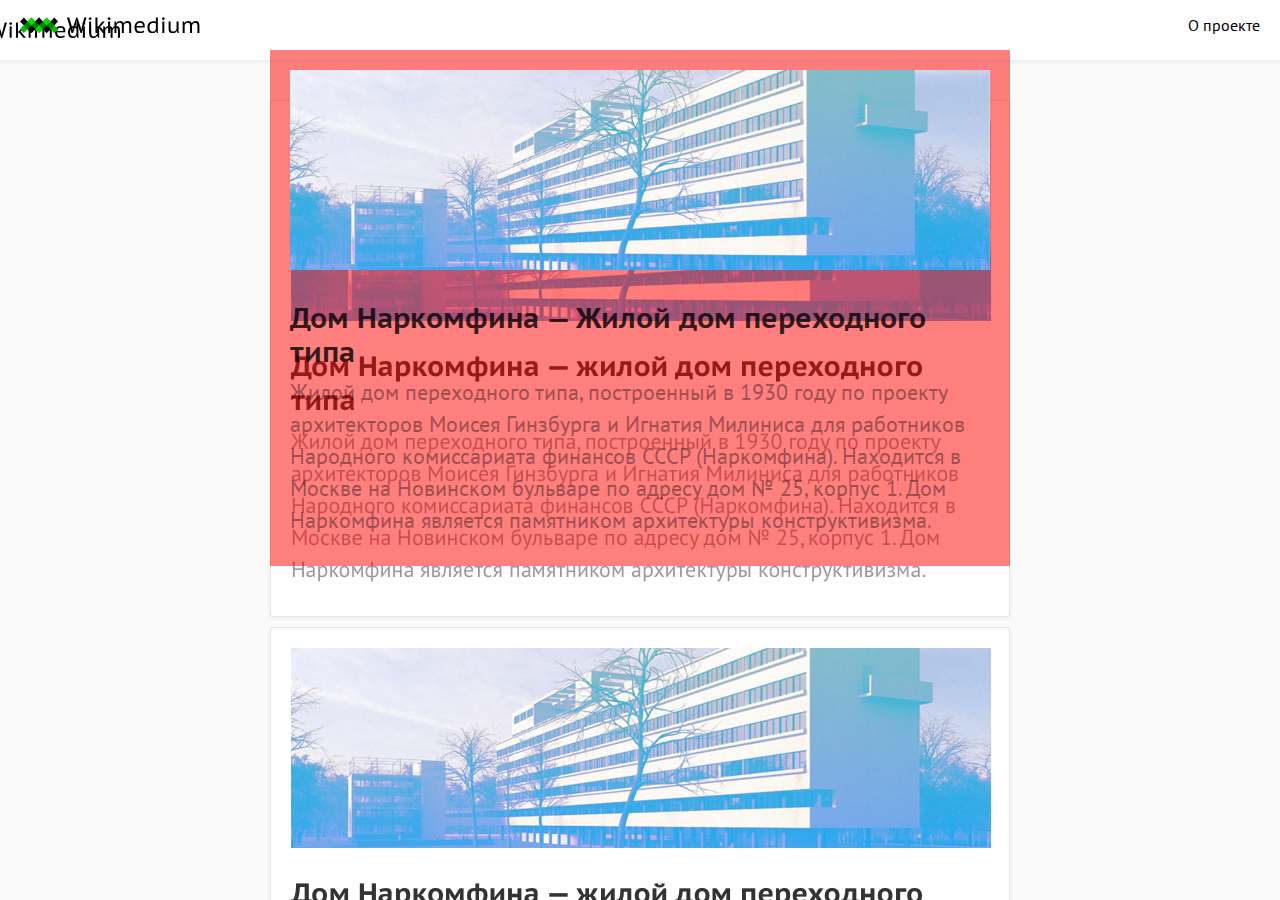
==== danilating/index.html @ 384f49ce "postsFeed created" ====
<!DOCTYPE html>
<html>
  <head>
    <meta charset="utf-8">
    <title>Wikimedium</title>

    <meta name="viewport" content="width=device-width">

    <link rel="stylesheet" href="stylesheets/style.css">

    <style>

      body {
        background-image: url(images/index_mockup.png);
        background-repeat: no-repeat;
        background-position: top center;
      }
    </style>
  </head>

  <body>
    <nav class="menubar">
      <a class="logo" href="#"></a>
      <a href="#">О проекте</a>
    </nav>

    <section class="postsFeed">
      <a href="narkomfin.html">
        <figure></figure>
        <h2>Дом Наркомфина — Жилой дом переходного типа</h2>
        <p>Жилой дом переходного типа, построенный в 1930 году по проекту архитекторов Моисея Гинзбурга и Игнатия Милиниса для работников Народного комиссариата финансов СССР (Наркомфина). Находится в Москве на Новинском бульваре по адресу дом № 25, корпус 1. Дом Наркомфина является памятником архитектуры конструктивизма.</p>
      </a>
    </section>

    <div class="poloska">

    </div>

  </body>
</html>
---- danilating/stylesheets/style.css ----
@import 'reset.css';
@import 'https://fonts.googleapis.com/css?family=PT+Sans+Caption:400,700|PT+Sans:400,400i,700,700i&subset=cyrillic';

@import 'layout.css';
@import 'menubar.css';

/*index*/
@import 'index.css';

/*post*/
@import 'sidebar.css';
@import 'content.css';
@import 'gallery.css';
@import 'responsive.css';
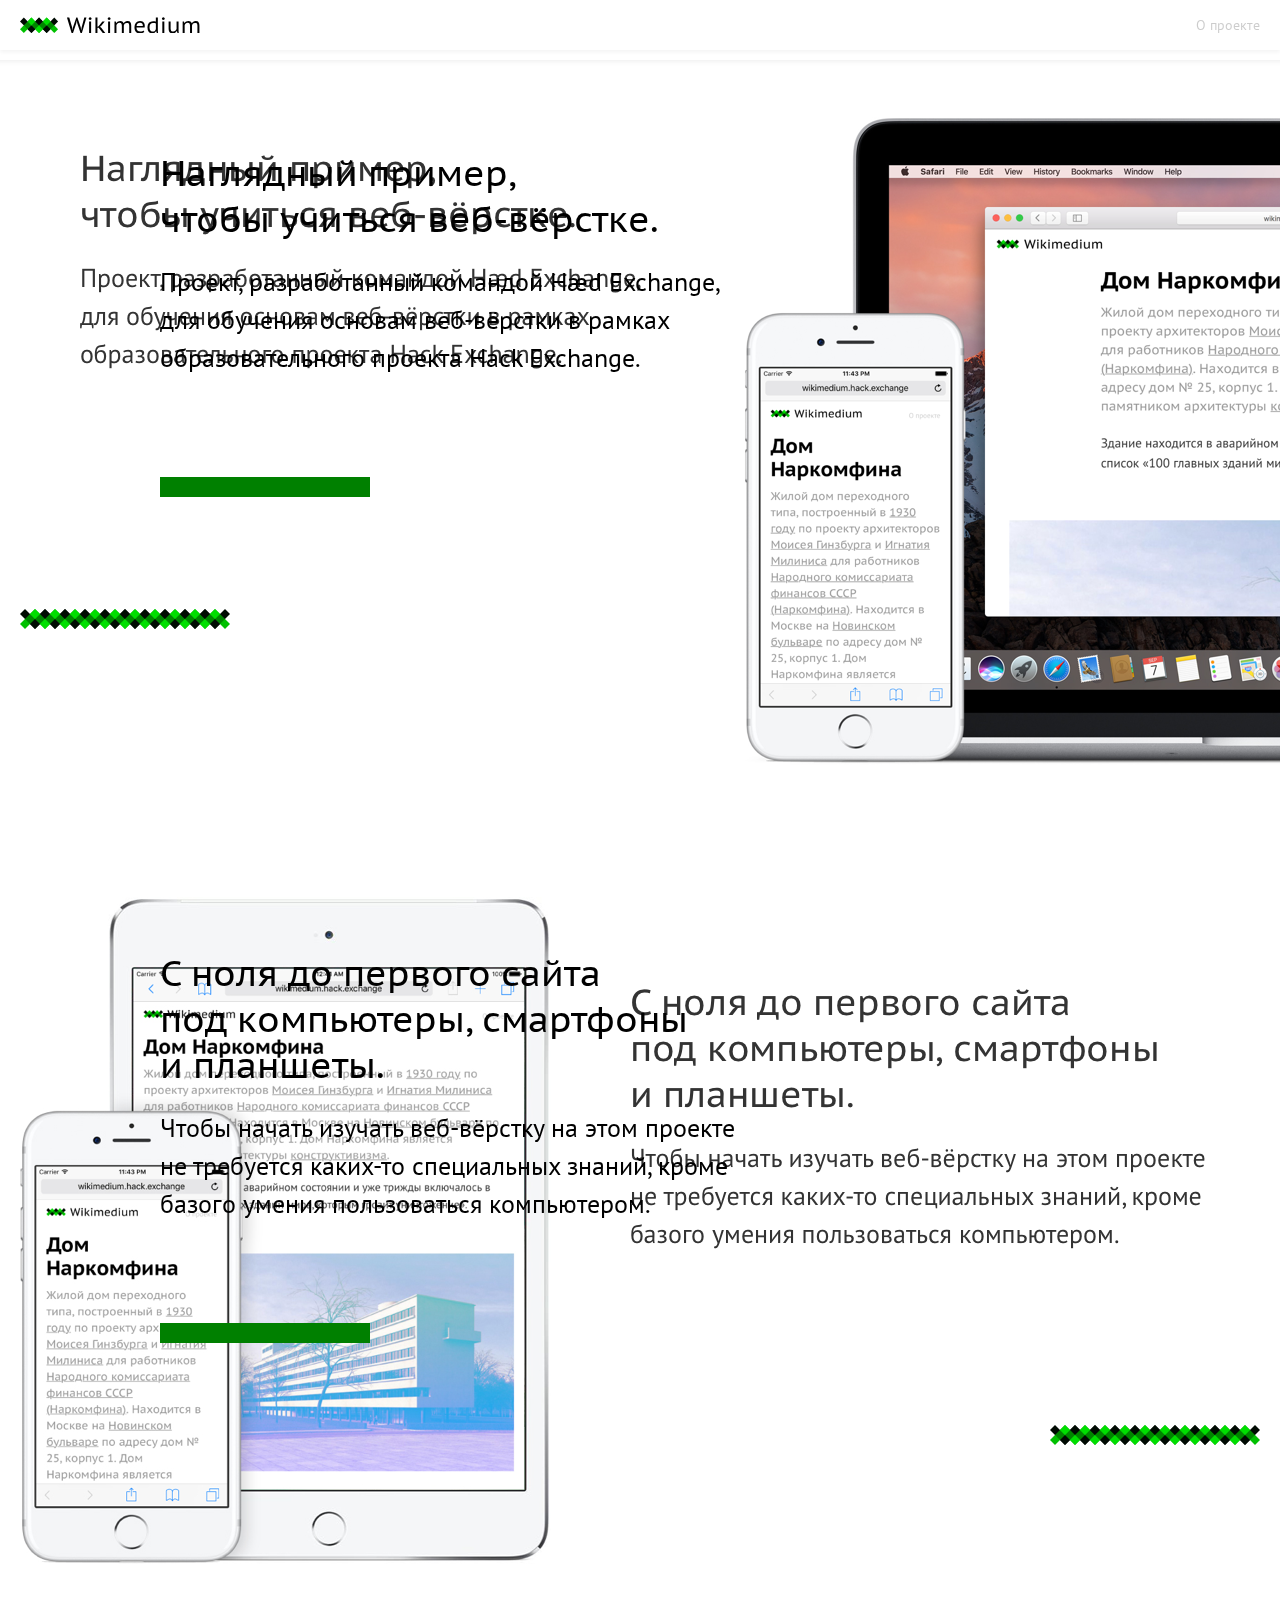
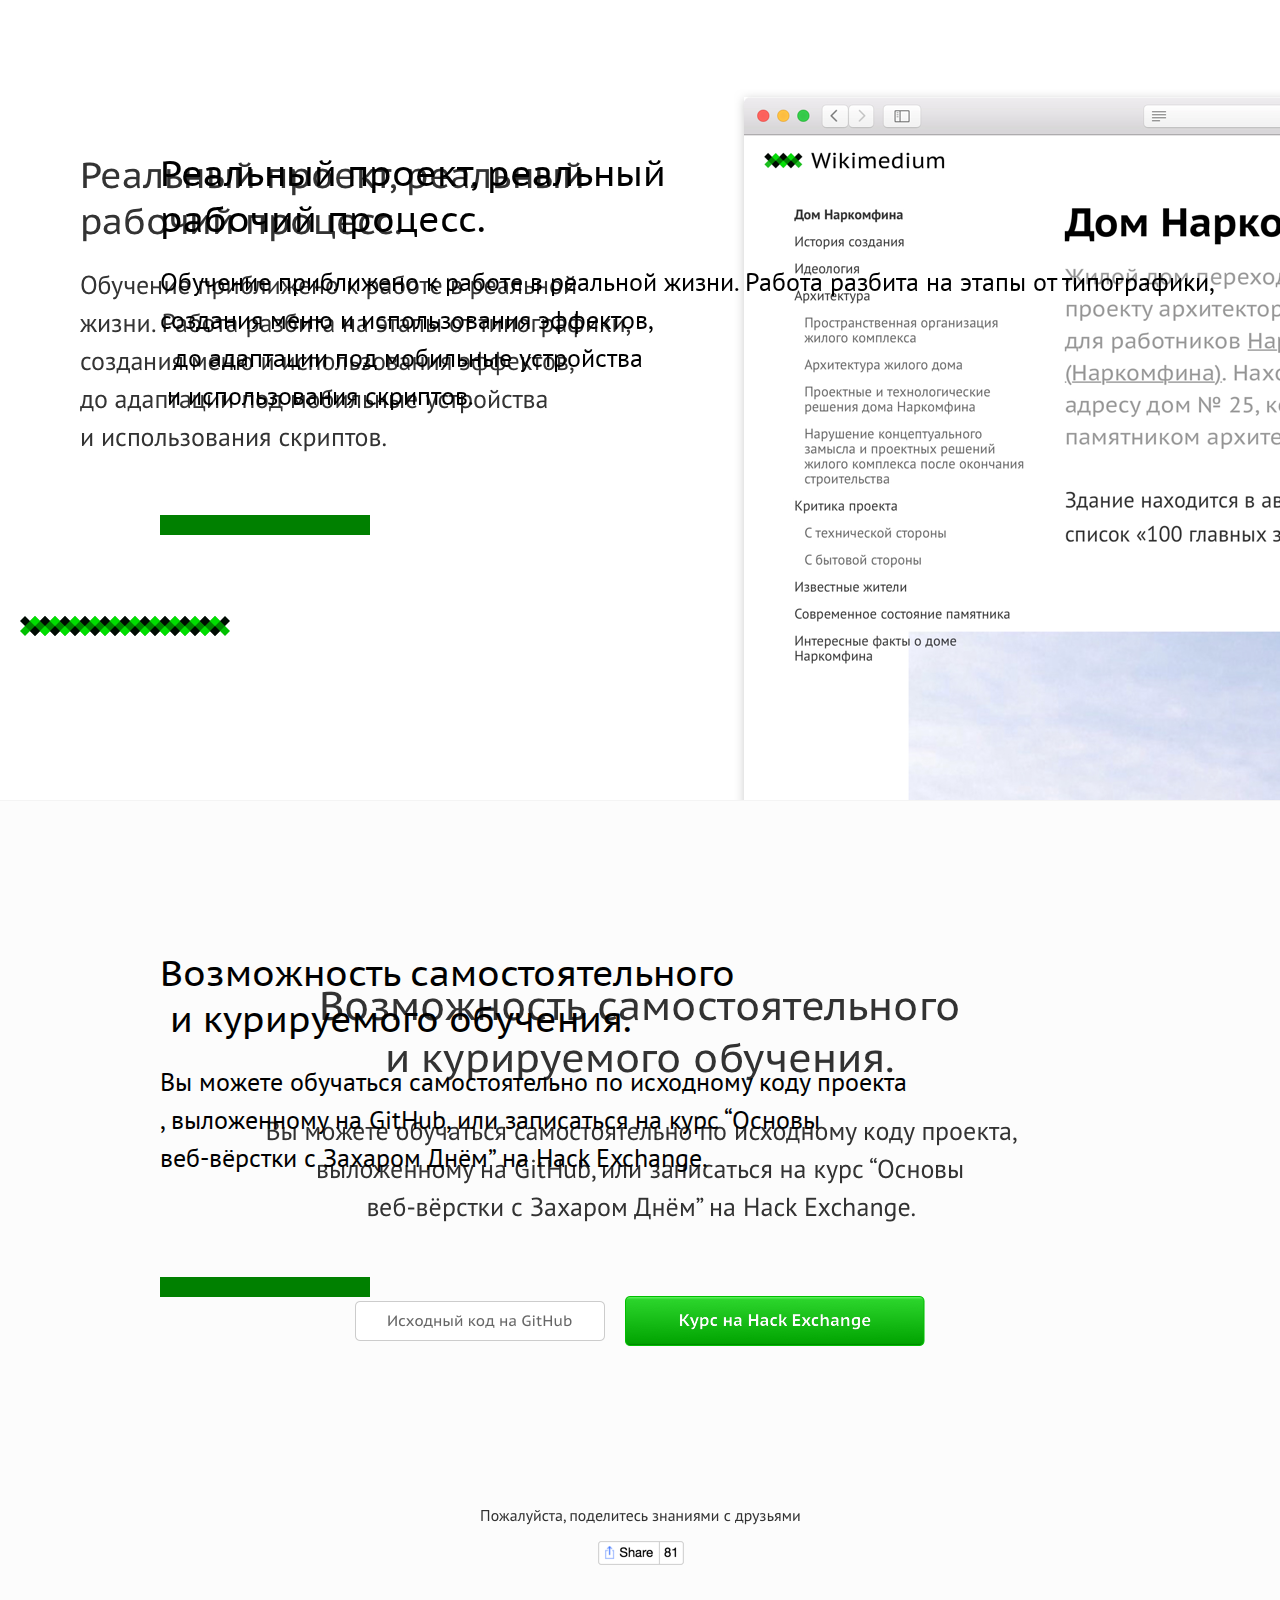
==== commit 1d35ead4: "landing started" ====
--- a/danilating/index.html
+++ b/danilating/index.html
@@ -2,39 +2,117 @@
 <html>
   <head>
     <meta charset="utf-8">
-    <title>Wikimedium</title>
+    <title>Wikimedium — проект для изучения основ веб-вёрстки</title>
+
+    <meta name="description" content="Проект, разработанный командой Hæd Exchange, для обучения основам веб-вёрстки в рамках образовательного проекта Hack Exchange.">
+    <meta name="keywords" content="hack, exchange, html, css, javascripts, hse, design, 2020">
+
+    <meta property="og:type" content="website">
+    <meta property="og:url" content="http://wikimedium.hack.exchange/posts.html">
+    <meta property="og:title" content="Wikimedium">
+    <meta property="og:description" content="Проект, разработанный командой Hæd Exchange, для обучения основам веб-вёрстки в рамках образовательного проекта Hack Exchange.">
+    <meta property="og:image" content="http://wikimedium.hack.exchange/images/share.png">
 
     <meta name="viewport" content="width=device-width">
 
     <link rel="stylesheet" href="stylesheets/style.css">
 
-    <style>
+    <link rel="icon" type="image/x-icon" href="images/favicon.ico" />
+    <link rel="icon" type="image/png" href="images/favicon.png" />
 
+    <script src="javascripts/jquery-3.1.1.js"></script>
+    <script src="javascripts/social-likes.min.js"></script>
+
+    <style media="screen">
       body {
-        background-image: url(images/index_mockup.png);
+        height: 3200px;
+        width: 1440px;
+        margin: 0 auto;
+        background-image: url(images/wikimedium-mockup.png);
         background-repeat: no-repeat;
         background-position: top center;
+        box-shadow: 0 0 10px 0 rgba(0,0,0,.1)
       }
     </style>
+
   </head>
 
-  <body>
+  <body class="landing">
+
     <nav class="menubar">
-      <a class="logo" href="#"></a>
-      <a href="#">О проекте</a>
+      <a class="logo" href="posts.html"></a>
+      <a class="about" href="index.html">О проекте</a>
     </nav>
 
-    <section class="postsFeed">
-      <a href="narkomfin.html">
-        <figure></figure>
-        <h2>Дом Наркомфина — Жилой дом переходного типа</h2>
-        <p>Жилой дом переходного типа, построенный в 1930 году по проекту архитекторов Моисея Гинзбурга и Игнатия Милиниса для работников Народного комиссариата финансов СССР (Наркомфина). Находится в Москве на Новинском бульваре по адресу дом № 25, корпус 1. Дом Наркомфина является памятником архитектуры конструктивизма.</p>
-      </a>
+    <section class="mainSection">
+     <section>
+       <h2>
+         Наглядный пример,<br>
+          чтобы учиться веб-вёрстке.
+      </h2>
+       <p>
+         Проект, разработанный командой Hæd Exchange,<br>
+         для обучения основам веб-вёрстки в рамках <br>
+         образовательного проекта Hack Exchange.
+       </p>
+       <figure></figure>
+     </section>
+
+     <figure></figure>
     </section>
 
-    <div class="poloska">
+   <section class="mainSection">
+     <section>
+       <h2>
+         С ноля до первого сайта <br>
+         под компьютеры, смартфоны <br>
+         и планшеты.
+       </h2>
 
-    </div>
+       <p>
+         Чтобы начать изучать веб-вёрстку на этом проекте <br>
+         не требуется каких-то специальных знаний, кроме <br>
+         базого умения пользоваться компьютером.
+       </p>
+
+       <figure></figure>
+     </section>
+
+     <figure></figure>
+   </section>
+
+    <section class="mainSection">
+     <section>
+       <h2>Реальный проект, реальный <br>
+          рабочий процесс.</h2>
+       <p>Обучение приближено к работе в реальной жизни. Работа разбита на этапы от типографики, <br>
+          создания меню и использования эффектов, <br> +
+          до адаптации под мобильные устройства <br>
+ +и использования скриптов.</p>
+       <figure></figure>
+     </section>
+
+     <figure></figure>
+     </section>
+
+    <section class="mainSection">
+     <section>
+       <h2>Возможность самостоятельного <br>
+ +и  курируемого обучения.</h2>
+       <p>Вы можете обучаться самостоятельно по исходному коду проекта <br>
+         , выложенному на GitHub, или записаться на курс “Основы <br>
+          веб-вёрстки с Захаром Днём” на Hack Exchange. </p>
+       <figure></figure>
+     </section>
+
+     <figure></figure>
+    </section>
+
+
+    </section>
 
   </body>
 </html>
--- a/danilating/stylesheets/style.css
+++ b/danilating/stylesheets/style.css
@@ -1,11 +1,16 @@
 @import 'reset.css';
 @import 'https://fonts.googleapis.com/css?family=PT+Sans+Caption:400,700|PT+Sans:400,400i,700,700i&subset=cyrillic';
+@import 'social-likes_birman.css';
 
 @import 'layout.css';
 @import 'menubar.css';
+@import 'share.css';
 
-/*index*/
-@import 'index.css';
+/*landing*/
+@import 'landing.css';
+
+/*posts*/
+@import 'posts.css';
 
 /*post*/
 @import 'sidebar.css';
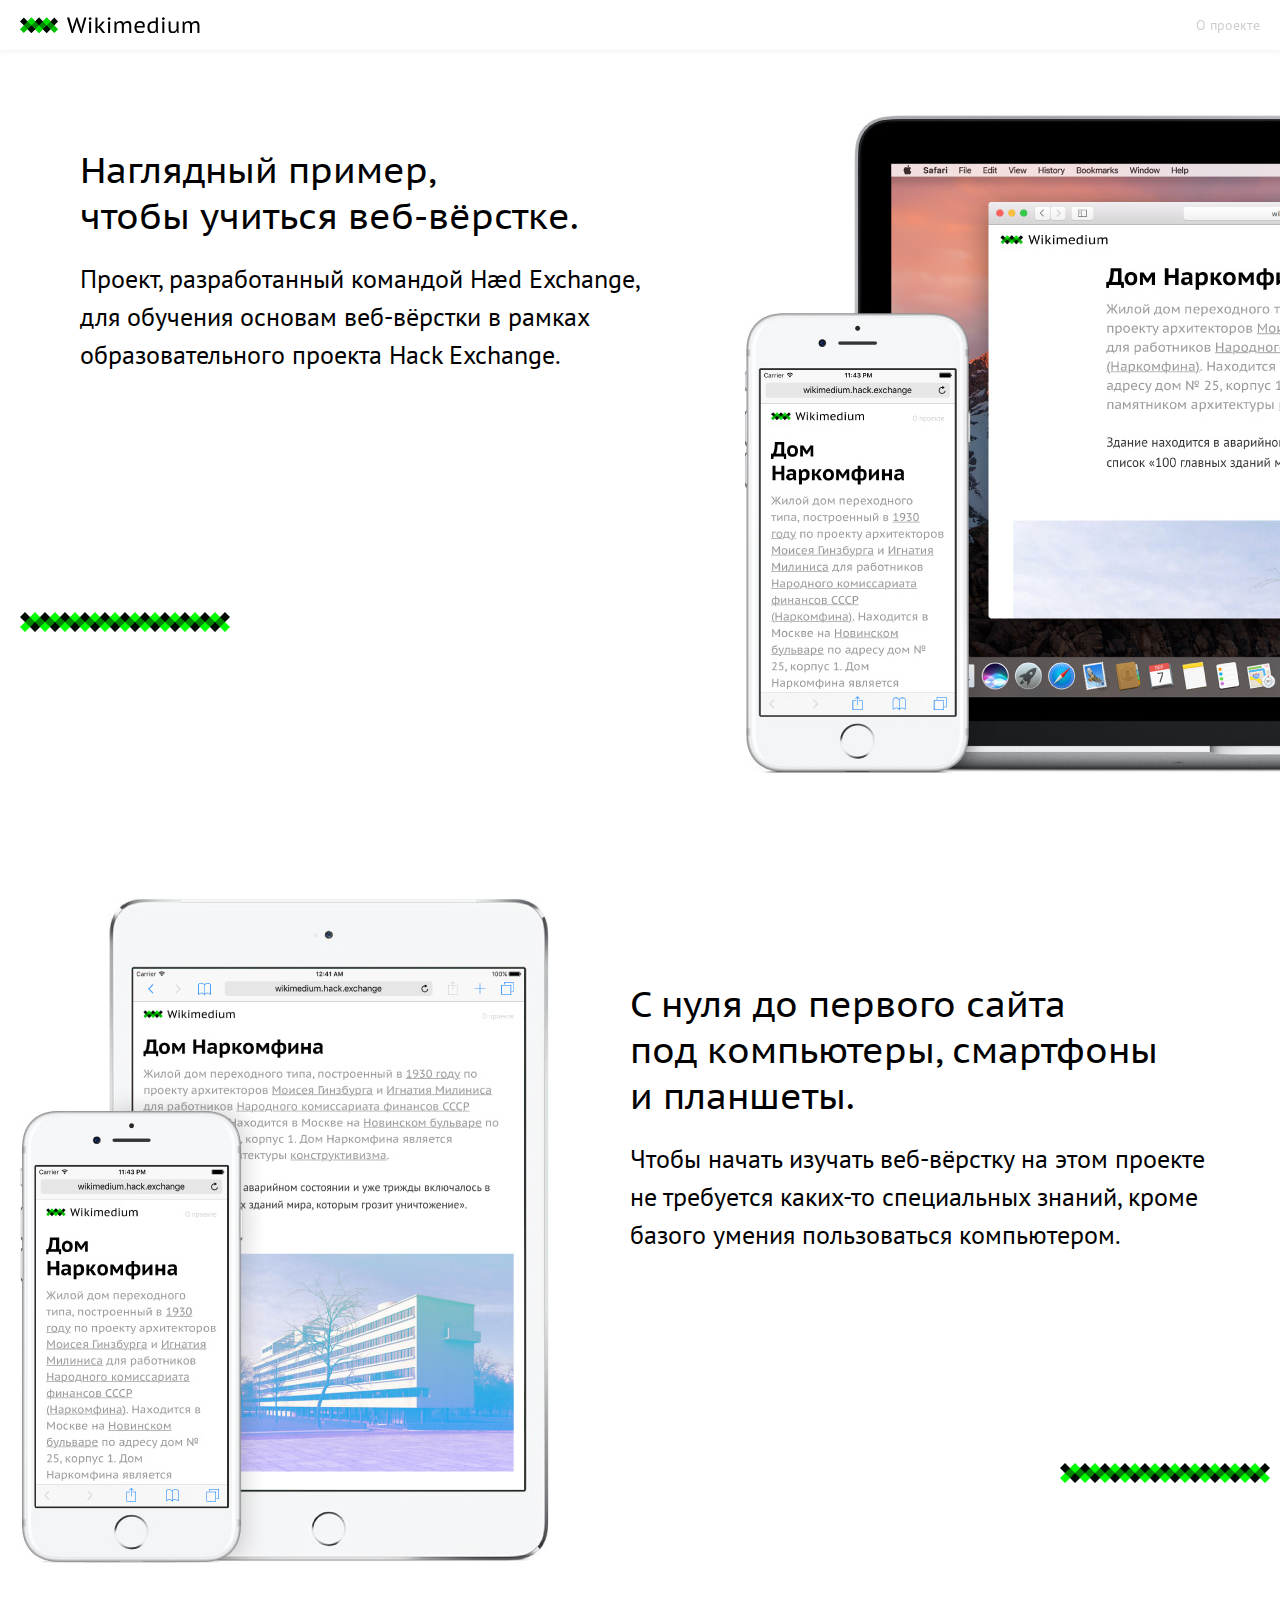
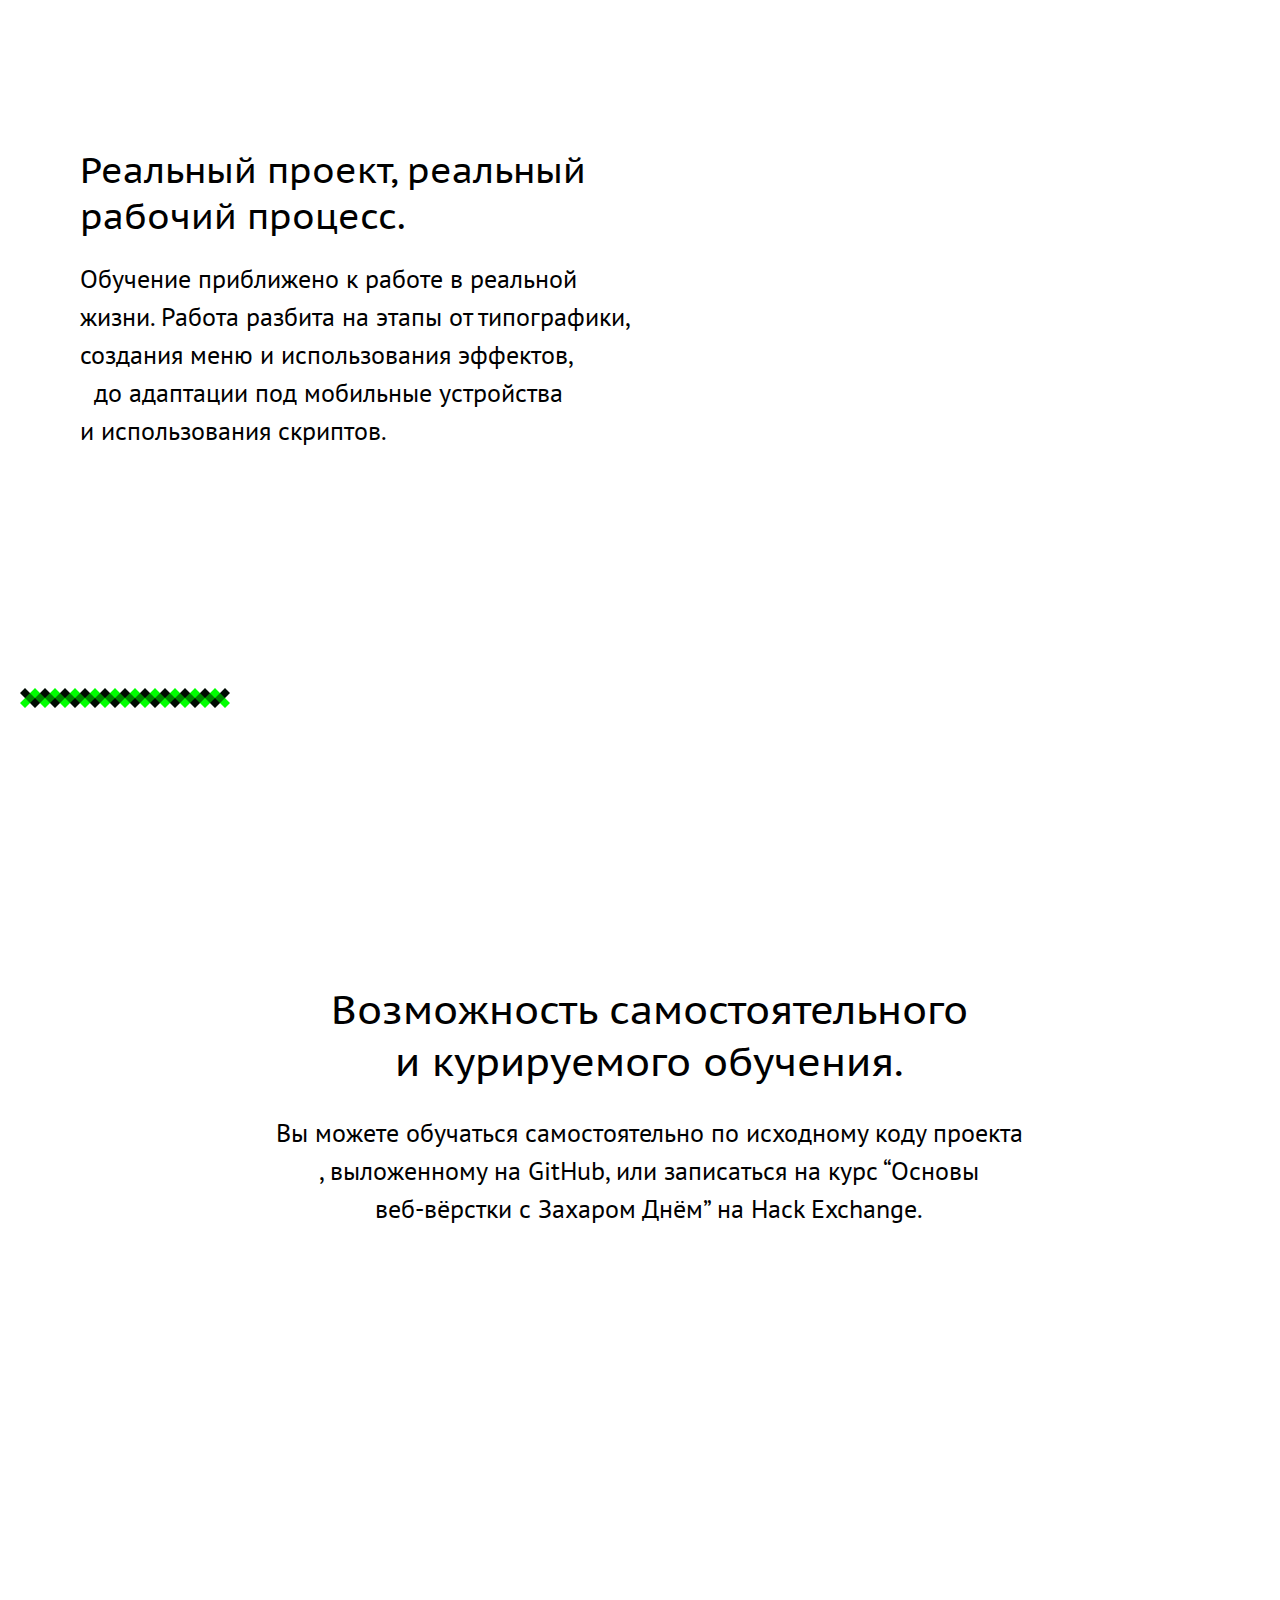
==== commit 97be629b: "landing media screen" ====
--- a/danilating/index.html
+++ b/danilating/index.html
@@ -25,13 +25,13 @@
 
     <style media="screen">
       body {
-        height: 3200px;
-        width: 1440px;
-        margin: 0 auto;
-        background-image: url(images/wikimedium-mockup.png);
+        /*height: 3200px;*/
+        /*width: 1440px;*/
+        /*margin: 0 auto;*/
+        /*background-image: url(images/wikimedium-mockup.png);*/
         background-repeat: no-repeat;
         background-position: top center;
-        box-shadow: 0 0 10px 0 rgba(0,0,0,.1)
+        /*box-shadow: 0 0 10px 0 rgba(0,0,0,.1)*/
       }
     </style>
 
@@ -44,75 +44,76 @@
       <a class="about" href="index.html">О проекте</a>
     </nav>
 
-    <section class="mainSection">
-     <section>
-       <h2>
-         Наглядный пример,<br>
-          чтобы учиться веб-вёрстке.
-      </h2>
-       <p>
-         Проект, разработанный командой Hæd Exchange,<br>
-         для обучения основам веб-вёрстки в рамках <br>
-         образовательного проекта Hack Exchange.
-       </p>
-       <figure></figure>
-     </section>
+    <section class="landingWrapper">
+      <section class="mainSection left">
+        <section>
+          <h2>
+            Наглядный пример,<br>
+            чтобы учиться веб-вёрстке.
+          </h2>
+          <p>
+            Проект, разработанный командой Hæd Exchange,<br>
+            для обучения основам веб-вёрстки в рамках <br>
+            образовательного проекта Hack Exchange.
+          </p>
+          <figure></figure>
+        </section>
 
-     <figure></figure>
-    </section>
+        <figure class="mockup" id="mockup-1"></figure>
+      </section>
 
-   <section class="mainSection">
-     <section>
-       <h2>
-         С ноля до первого сайта <br>
-         под компьютеры, смартфоны <br>
-         и планшеты.
-       </h2>
+      <section class="mainSection right">
+        <section>
+          <h2>
+            С нуля до первого сайта <br>
+            под компьютеры, смартфоны <br>
+            и планшеты.
+          </h2>
 
-       <p>
-         Чтобы начать изучать веб-вёрстку на этом проекте <br>
-         не требуется каких-то специальных знаний, кроме <br>
-         базого умения пользоваться компьютером.
-       </p>
+          <p>
+            Чтобы начать изучать веб-вёрстку на этом проекте <br>
+            не требуется каких-то специальных знаний, кроме <br>
+            базого умения пользоваться компьютером.
+          </p>
 
-       <figure></figure>
-     </section>
+          <figure></figure>
+        </section>
 
-     <figure></figure>
-   </section>
+        <figure class="mockup" id="mockup-2"></figure>
+      </section>
 
-    <section class="mainSection">
-     <section>
-       <h2>Реальный проект, реальный <br>
-          рабочий процесс.</h2>
-       <p>Обучение приближено к работе в реальной жизни. Работа разбита на этапы от типографики, <br>
-          создания меню и использования эффектов, <br> +      <section class="mainSection left">
+        <section>
+          <h2>Реальный проект, реальный <br>
+            рабочий процесс.
+          </h2>
+          <p>
+            Обучение приближено к работе в реальной<br>
+            жизни. Работа разбита на этапы от типографики, <br>
+            создания меню и использования эффектов, <br>  
-          до адаптации под мобильные устройства <br>
- -и использования скриптов.</p>
-       <figure></figure>
-     </section>
+            до адаптации под мобильные устройства <br>
+            и использования скриптов.
+          </p>
+          <figure></figure>
+        </section>
 
-     <figure></figure>
-     </section>
+        <figure class="mockup" id="mockup-3"></figure>
+      </section>
 
-    <section class="mainSection">
-     <section>
-       <h2>Возможность самостоятельного <br>
- -и  курируемого обучения.</h2>
-       <p>Вы можете обучаться самостоятельно по исходному коду проекта <br>
-         , выложенному на GitHub, или записаться на курс “Основы <br>
-          веб-вёрстки с Захаром Днём” на Hack Exchange. </p>
-       <figure></figure>
-     </section>
+      <section class="mainSection center">
+        <section>
+          <h2>Возможность самостоятельного <br>
+            и  курируемого обучения.</h2>
+            <p>Вы можете обучаться самостоятельно по исходному коду проекта <br>
+              , выложенному на GitHub, или записаться на курс “Основы <br>
+              веб-вёрстки с Захаром Днём” на Hack Exchange.
+            </p>
+        </section>
+      </section>
 
-     <figure></figure>
     </section>
 
 
-    </section>
-
   </body>
 </html>
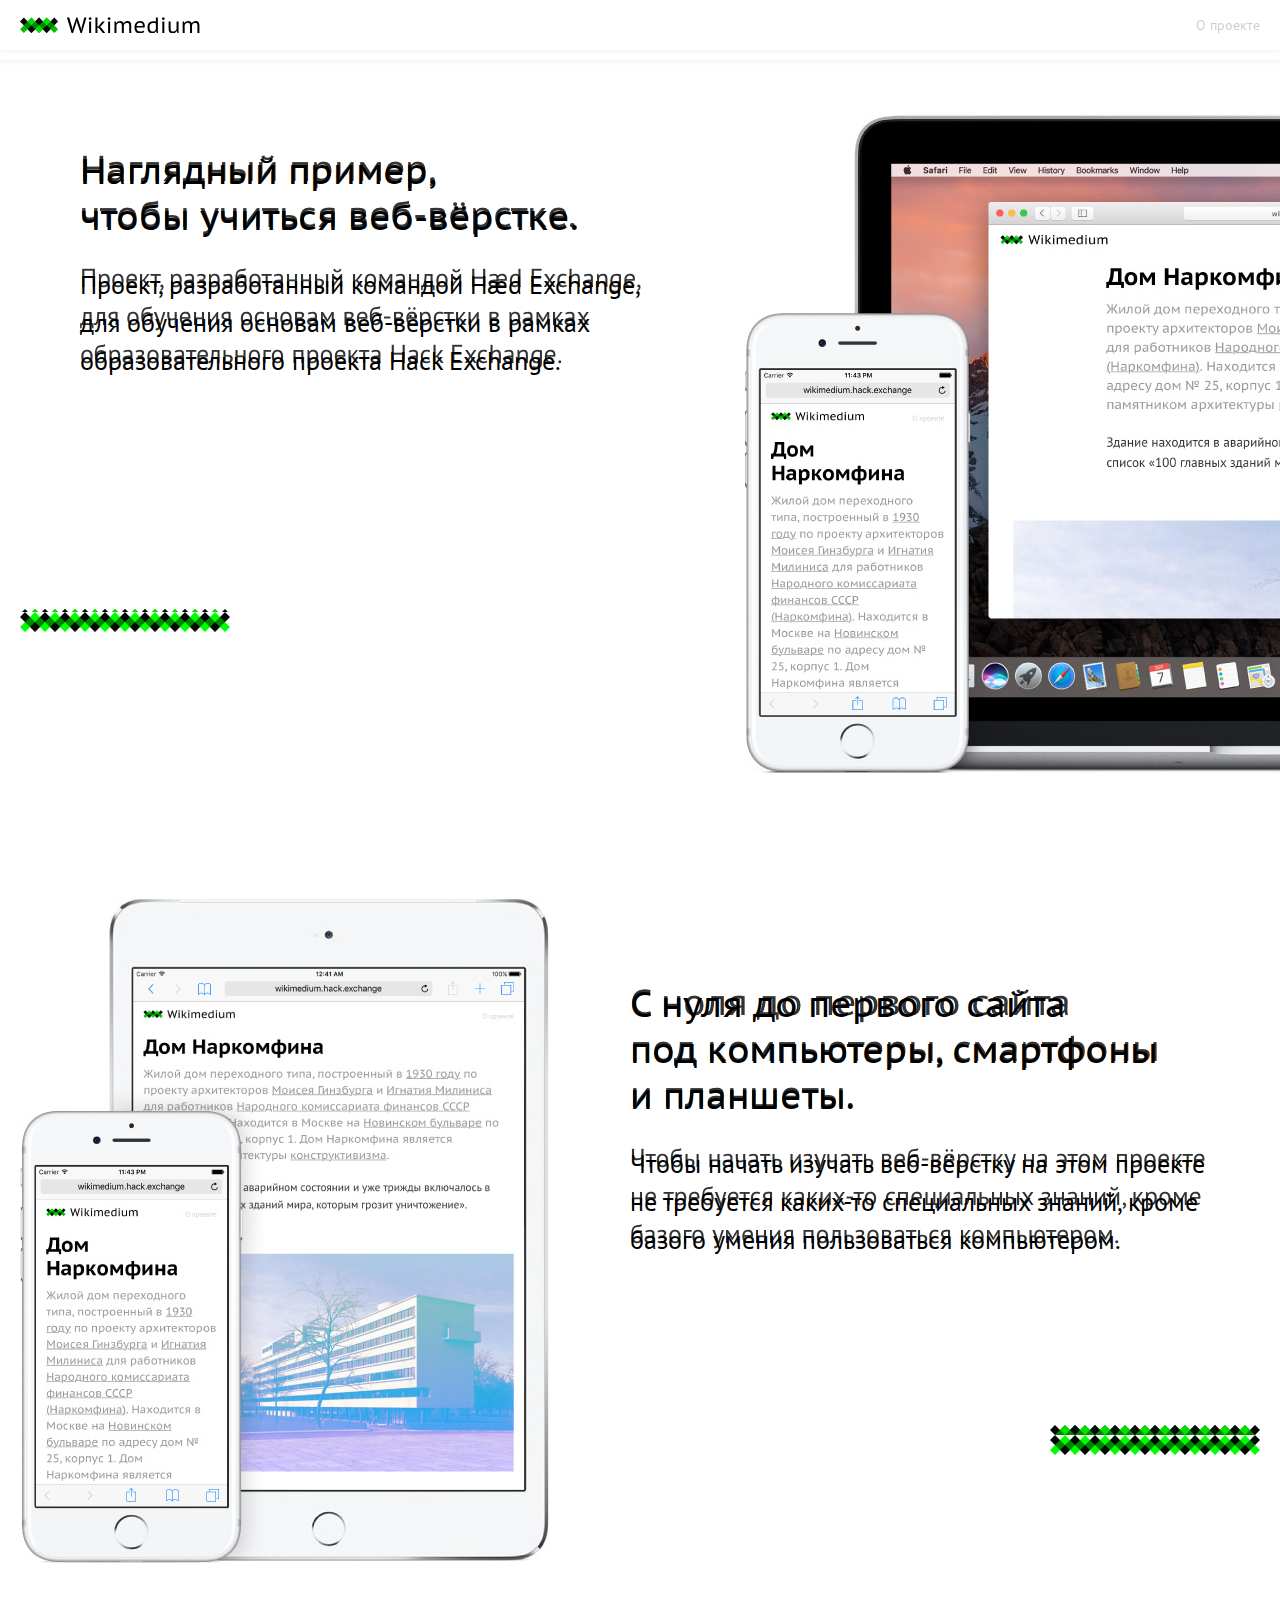
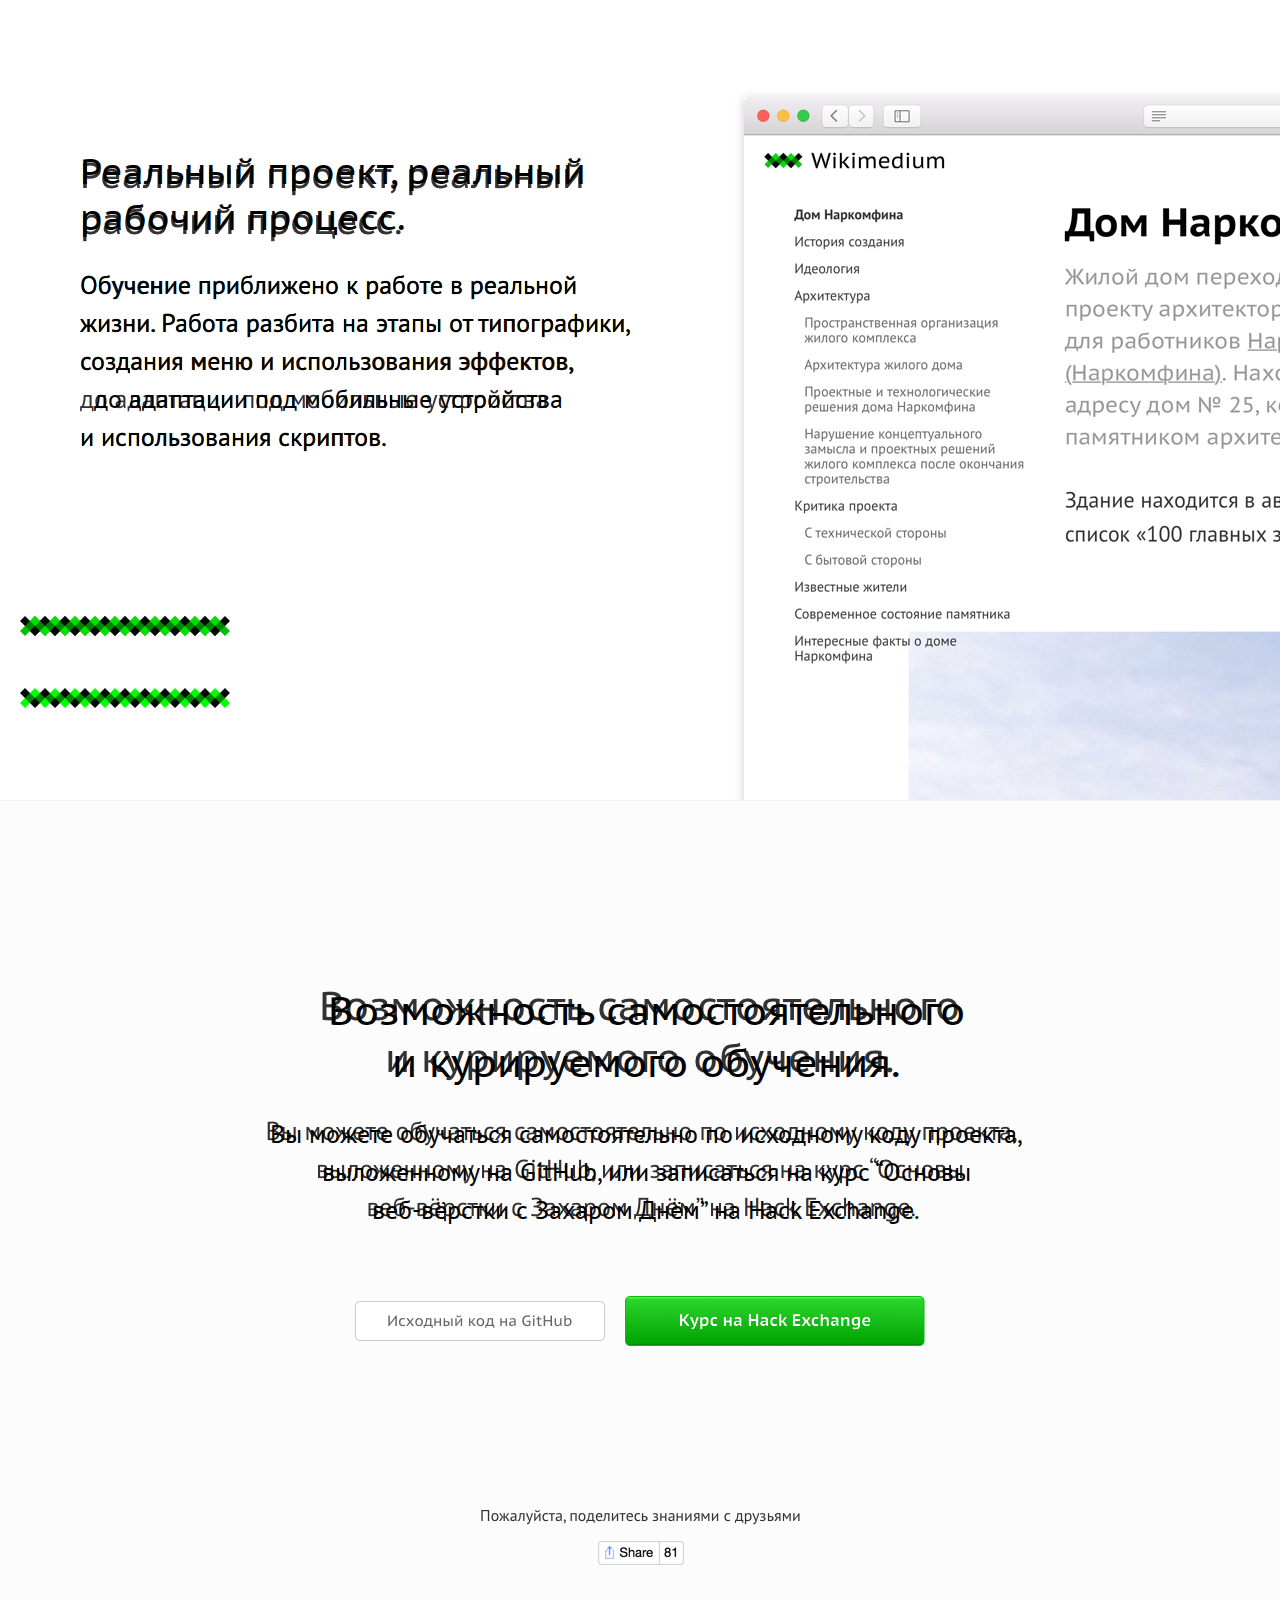
==== commit e13bf10c: "respinsive for 1180" ====
--- a/danilating/index.html
+++ b/danilating/index.html
@@ -24,20 +24,12 @@
     <script src="javascripts/social-likes.min.js"></script>
 
     <style media="screen">
-      body {
-        /*height: 3200px;*/
-        /*width: 1440px;*/
-        /*margin: 0 auto;*/
-        /*background-image: url(images/wikimedium-mockup.png);*/
-        background-repeat: no-repeat;
-        background-position: top center;
-        /*box-shadow: 0 0 10px 0 rgba(0,0,0,.1)*/
-      }
+
     </style>
 
   </head>
 
-  <body class="landing">
+  <body class="landing bg">
 
     <nav class="menubar">
       <a class="logo" href="posts.html"></a>
@@ -104,16 +96,15 @@
       <section class="mainSection center">
         <section>
           <h2>Возможность самостоятельного <br>
-            и  курируемого обучения.</h2>
-            <p>Вы можете обучаться самостоятельно по исходному коду проекта <br>
-              , выложенному на GitHub, или записаться на курс “Основы <br>
-              веб-вёрстки с Захаром Днём” на Hack Exchange.
-            </p>
+           и курируемого обучения.
+          </h2>
+          <p>
+            Вы можете обучаться самостоятельно по исходному коду проекта, <br>
+            выложенному на GitHub, или записаться на курс “Основы <br>
+            веб-вёрстки с Захаром Днём” на Hack Exchange.
+          </p>
         </section>
       </section>
-
     </section>
-
-
   </body>
 </html>
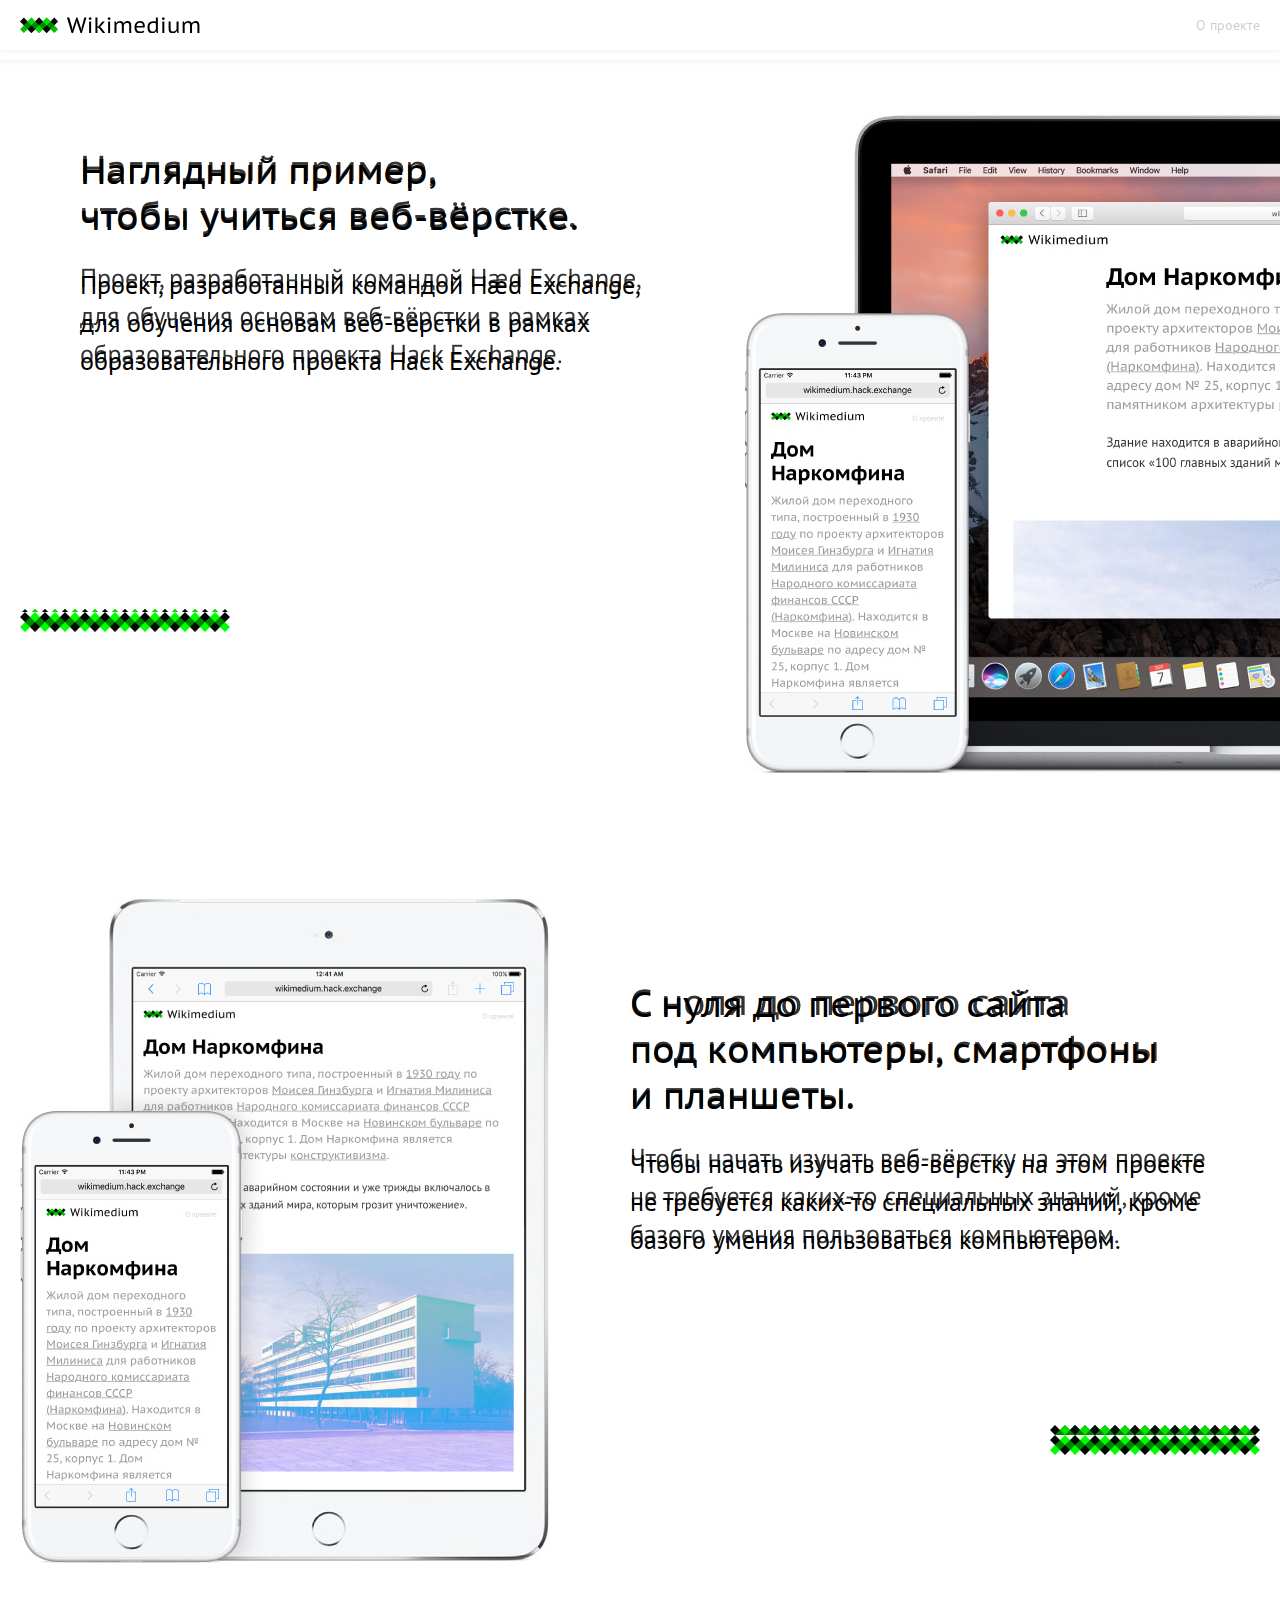
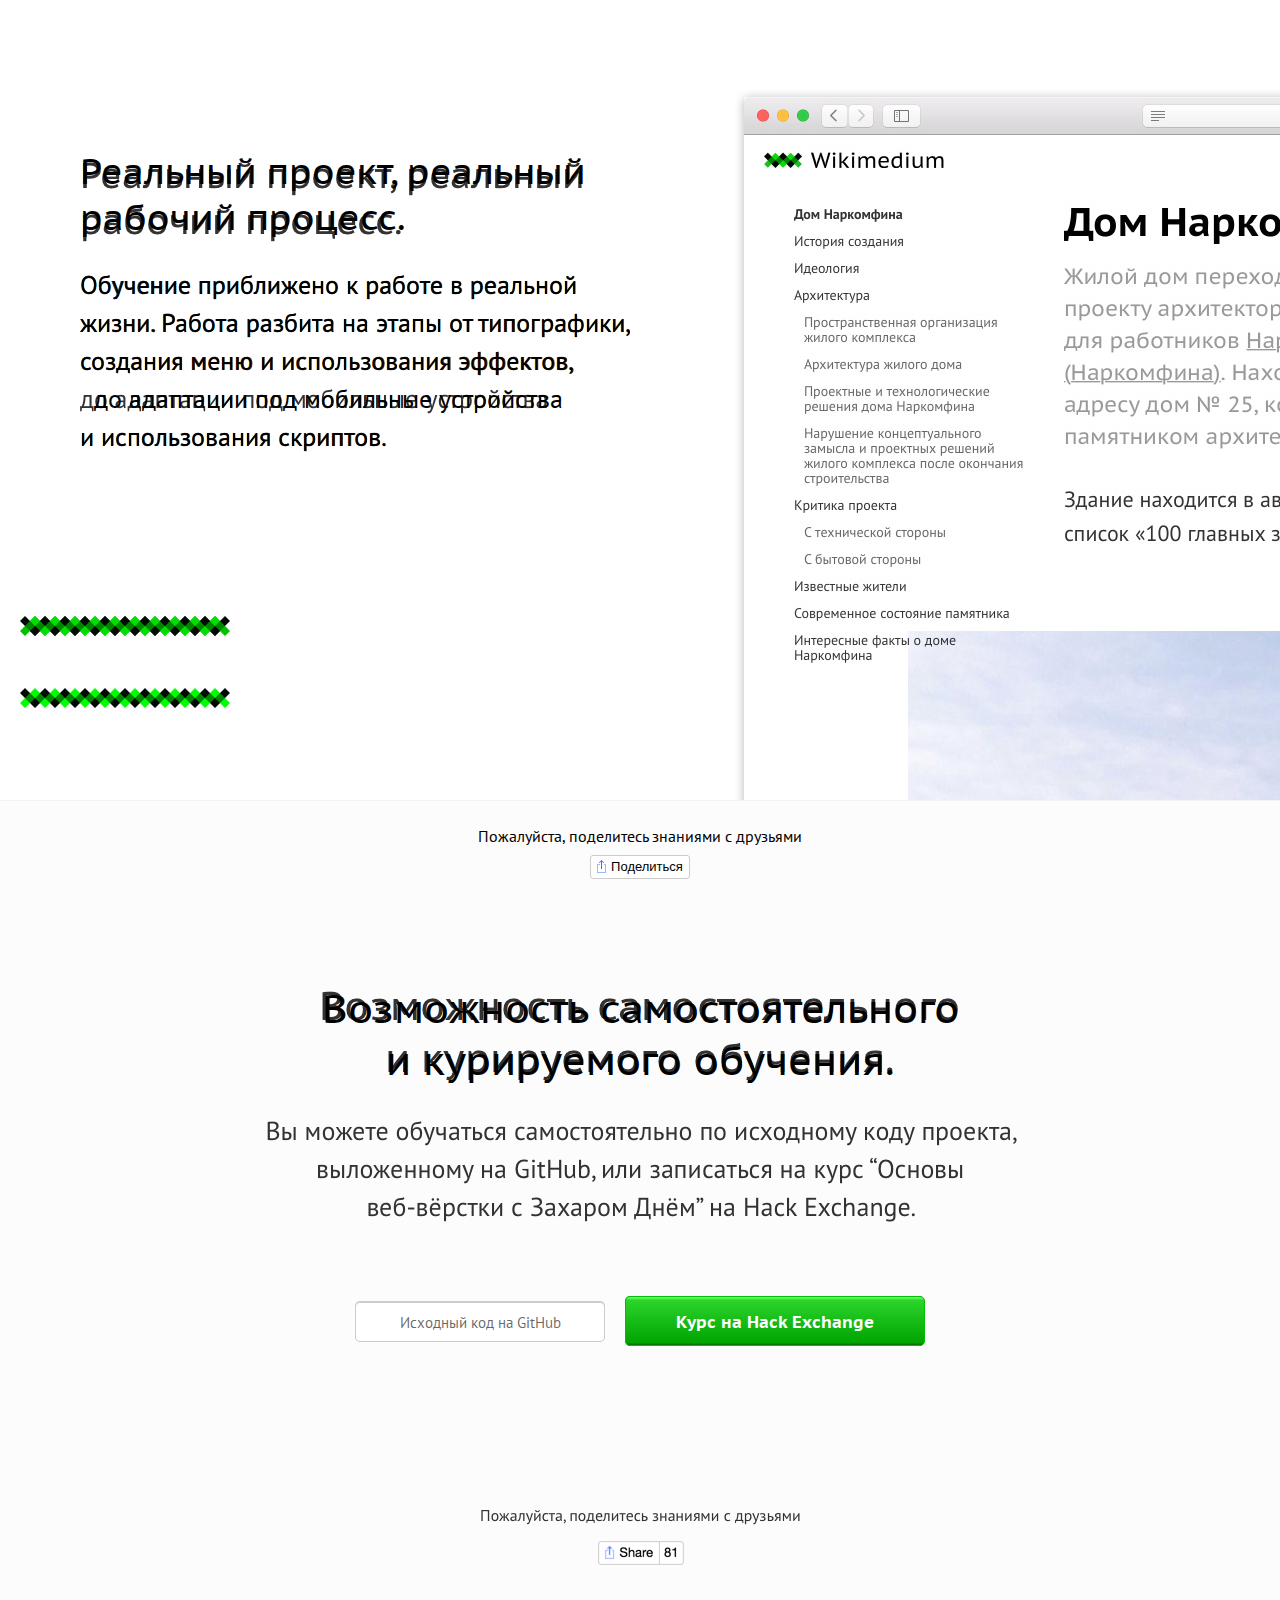
==== commit c482b7b1: "landing footer" ====
--- a/danilating/index.html
+++ b/danilating/index.html
@@ -95,15 +95,30 @@
 
       <section class="mainSection center">
         <section>
+
           <h2>Возможность самостоятельного <br>
            и курируемого обучения.
           </h2>
-          <p>
-            Вы можете обучаться самостоятельно по исходному коду проекта, <br>
-            выложенному на GitHub, или записаться на курс “Основы <br>
-            веб-вёрстки с Захаром Днём” на Hack Exchange.
-          </p>
+
+          <nav>
+            <a class="btn small white" href="http://github.com/ZakharDay/Wikimedium">Исходный код на GitHub</a>
+            <a class="btn large green" href="http://lessons.hack.exchange">Курс на Hack Exchange</a>
+          </nav>
+
+
         </section>
+
+        <footer>
+          <p>Пожалуйста, поделитесь знаниями с друзьями</p>
+
+          <div class="social-likes social-likes_single" data-single-title="Поделиться">
+            <div class="facebook" title="Поделиться ссылкой на Фейсбуке">Facebook</div>
+            <div class="twitter" title="Поделиться ссылкой в Твиттере">Twitter</div>
+            <div class="vkontakte" title="Поделиться ссылкой во Вконтакте">Вконтакте</div>
+            <div class="plusone" title="Поделиться ссылкой в Гугл-плюсе">Google+</div>
+          </div>
+        </footer>
+
       </section>
     </section>
   </body>
--- a/danilating/stylesheets/style.css
+++ b/danilating/stylesheets/style.css
@@ -5,6 +5,7 @@
 @import 'layout.css';
 @import 'menubar.css';
 @import 'share.css';
+@import 'ui.css';
 
 /*landing*/
 @import 'landing.css';
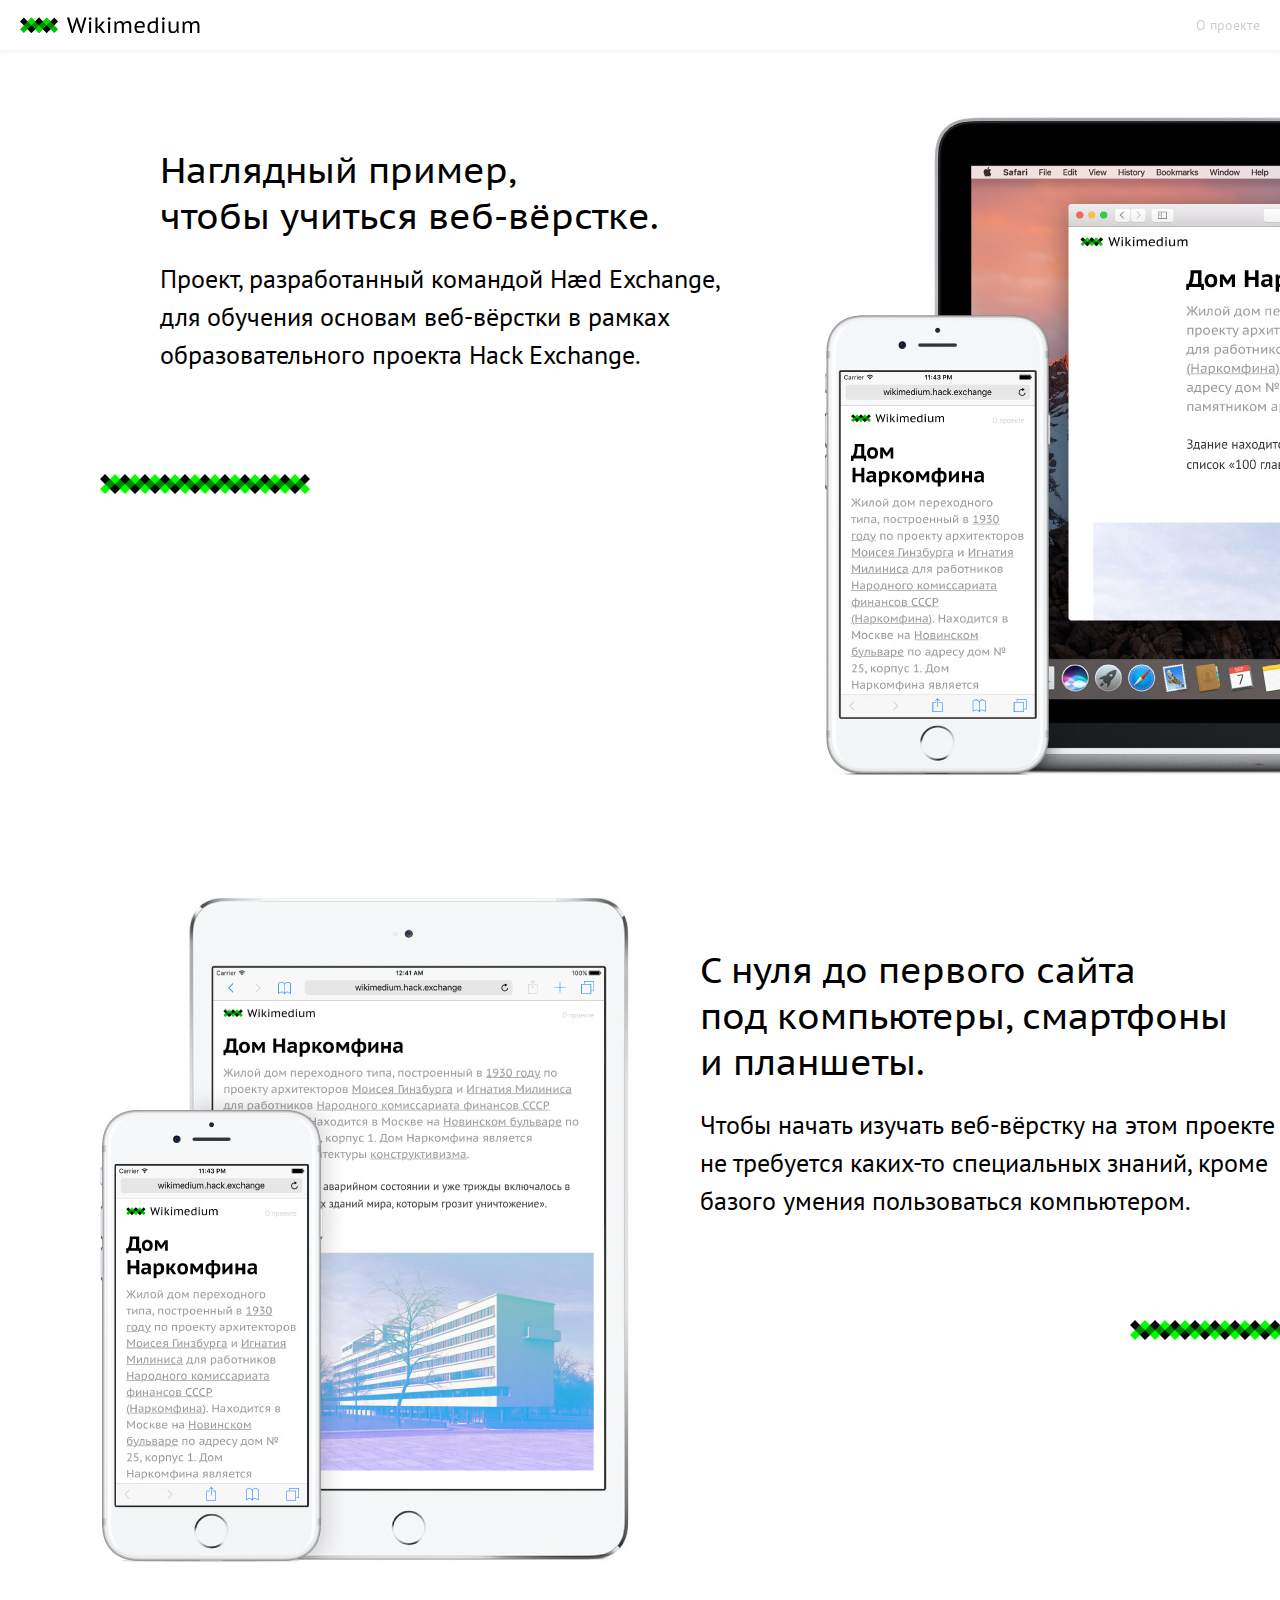
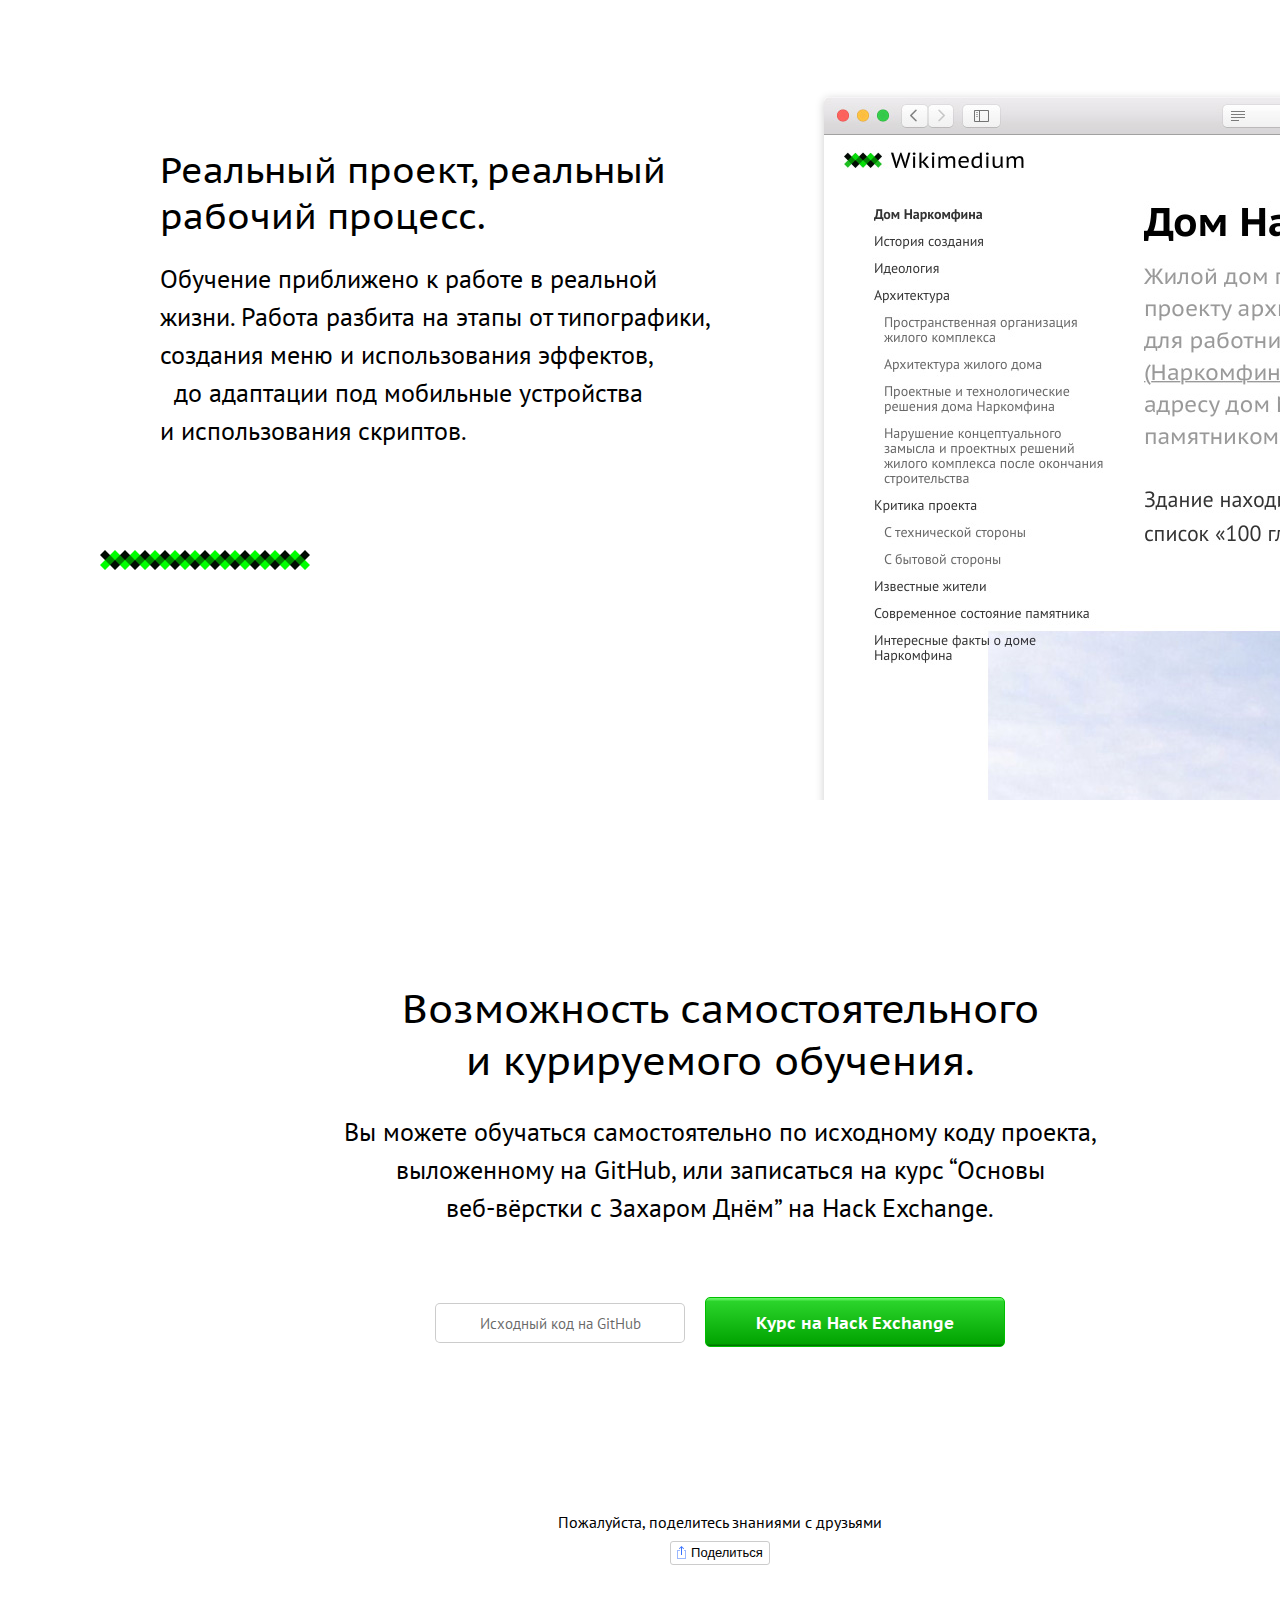
==== commit eb87fc53: "responsive almost finished! added max width 910px for iPad portrait" ====
--- a/danilating/index.html
+++ b/danilating/index.html
@@ -8,7 +8,7 @@
     <meta name="keywords" content="hack, exchange, html, css, javascripts, hse, design, 2020">
 
     <meta property="og:type" content="website">
-    <meta property="og:url" content="http://wikimedium.hack.exchange/posts.html">
+    <meta property="og:url" content="http://wikimedium.hack.exchange/index.html">
     <meta property="og:title" content="Wikimedium">
     <meta property="og:description" content="Проект, разработанный командой Hæd Exchange, для обучения основам веб-вёрстки в рамках образовательного проекта Hack Exchange.">
     <meta property="og:image" content="http://wikimedium.hack.exchange/images/share.png">
@@ -100,6 +100,12 @@
            и курируемого обучения.
           </h2>
 
+          <p>
+            Вы можете обучаться самостоятельно по исходному<br class="compact"> коду проекта, <br class="full">
+            выложенному на GitHub, или записаться<br class="compact"> на курс “Основы <br class="full">
+            веб-вёрстки с Захаром Днём”<br class="compact"> на Hack Exchange.
+          </p>
+
           <nav>
             <a class="btn small white" href="http://github.com/ZakharDay/Wikimedium">Исходный код на GitHub</a>
             <a class="btn large green" href="http://lessons.hack.exchange">Курс на Hack Exchange</a>
@@ -111,15 +117,14 @@
         <footer>
           <p>Пожалуйста, поделитесь знаниями с друзьями</p>
 
-          <div class="social-likes social-likes_single" data-single-title="Поделиться">
+          <div class="social-likes social-likes_single" data-url="http://wikimedium.hack.exchange/index.html" data-single-title="Поделиться">
             <div class="facebook" title="Поделиться ссылкой на Фейсбуке">Facebook</div>
             <div class="twitter" title="Поделиться ссылкой в Твиттере">Twitter</div>
             <div class="vkontakte" title="Поделиться ссылкой во Вконтакте">Вконтакте</div>
             <div class="plusone" title="Поделиться ссылкой в Гугл-плюсе">Google+</div>
           </div>
         </footer>
-
       </section>
     </section>
   </body>
-</html>
+  </html>
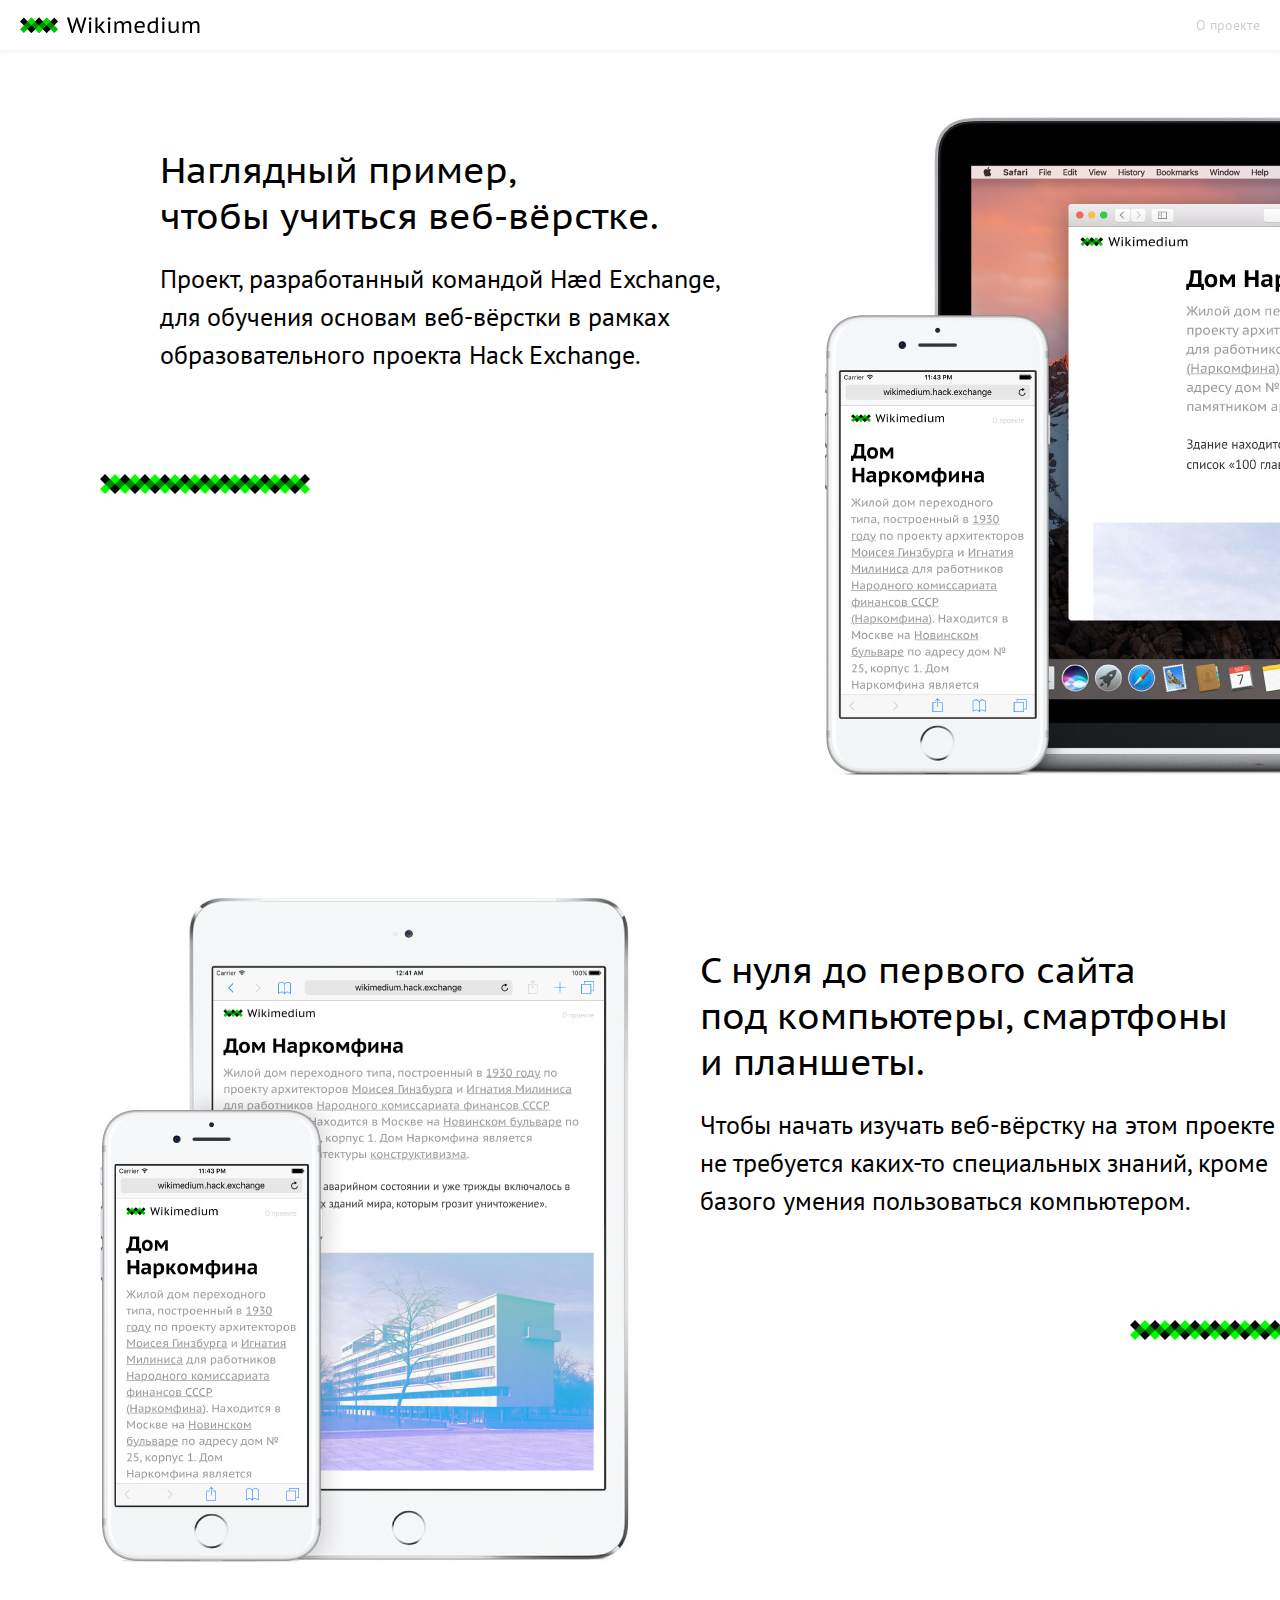
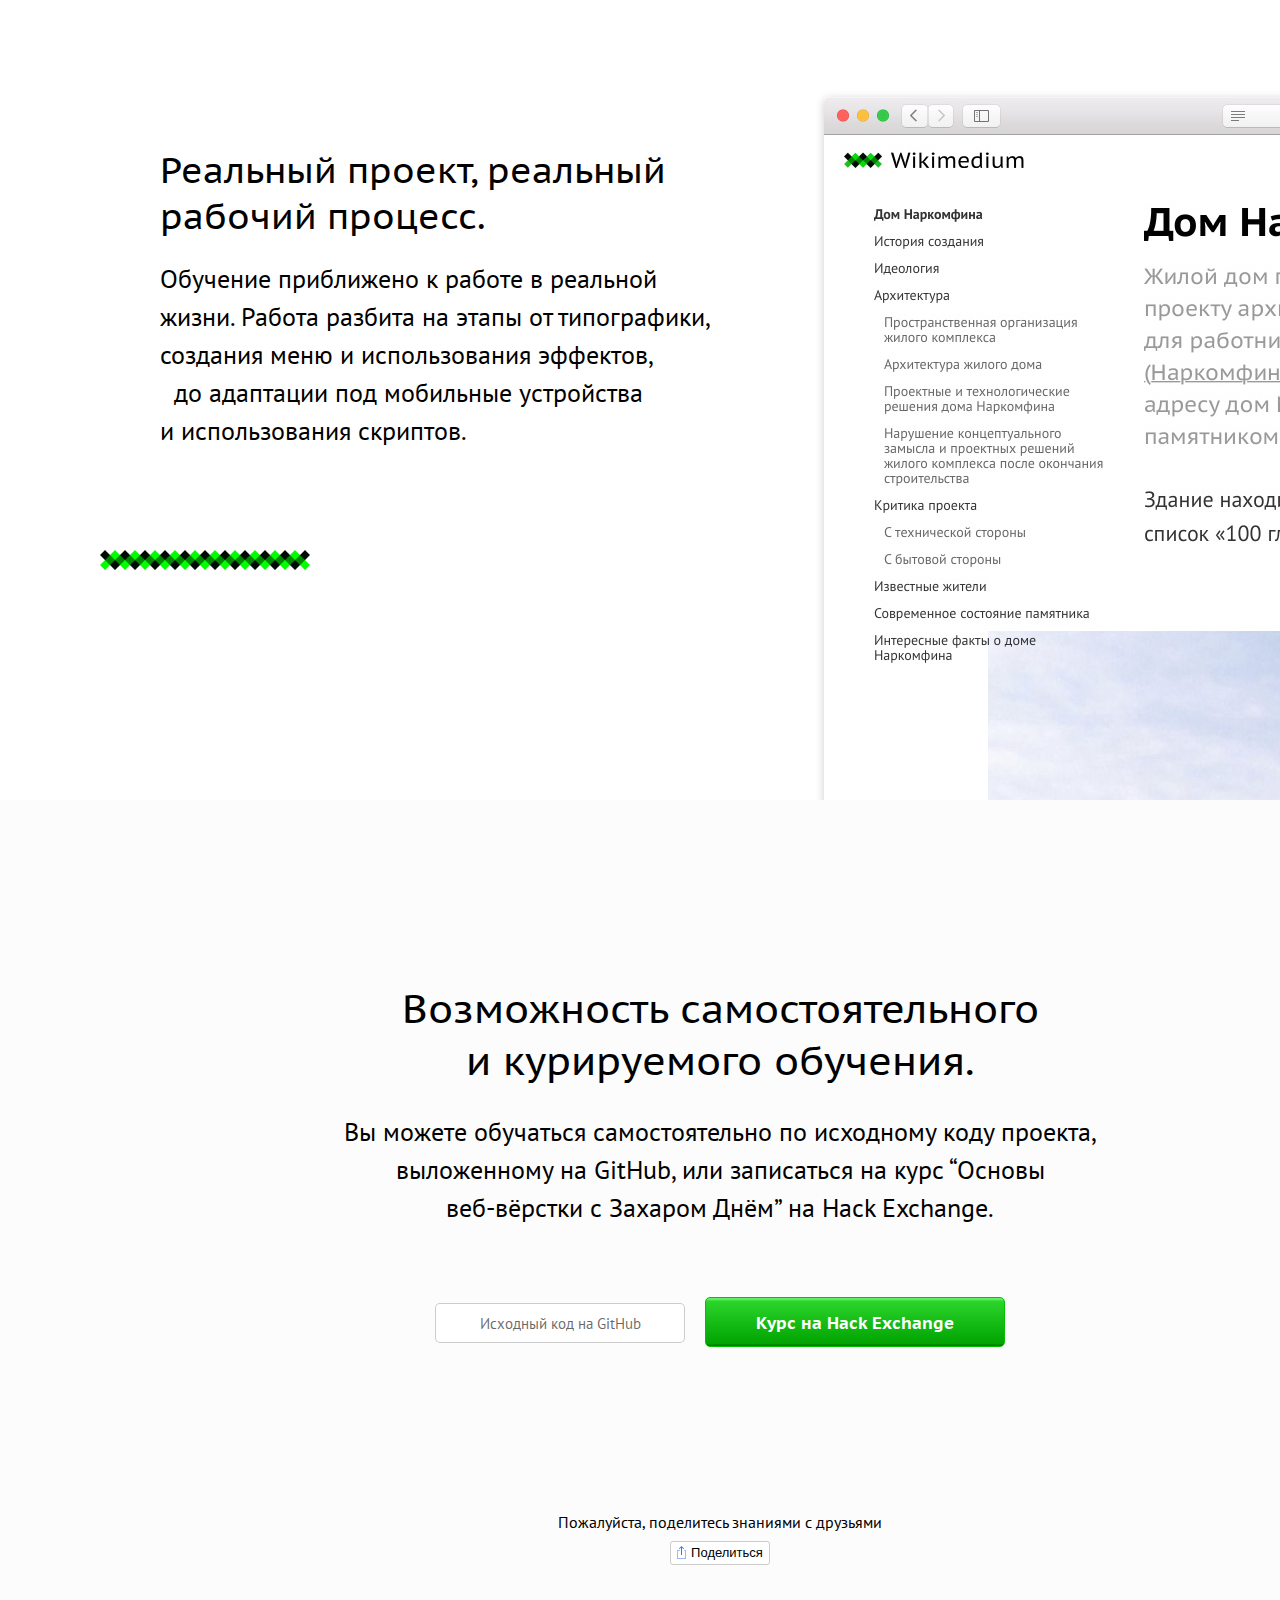
==== commit 200e5d83: "Доверстали сайт" ====
--- a/danilating/index.html
+++ b/danilating/index.html
@@ -32,8 +32,10 @@
   <body class="landing bg">
 
     <nav class="menubar">
-      <a class="logo" href="posts.html"></a>
-      <a class="about" href="index.html">О проекте</a>
+      <div>
+        <a class="logo" href="posts.html"></a>
+        <a class="about" href="index.html">О проекте</a>
+      </div>
     </nav>
 
     <section class="landingWrapper">
